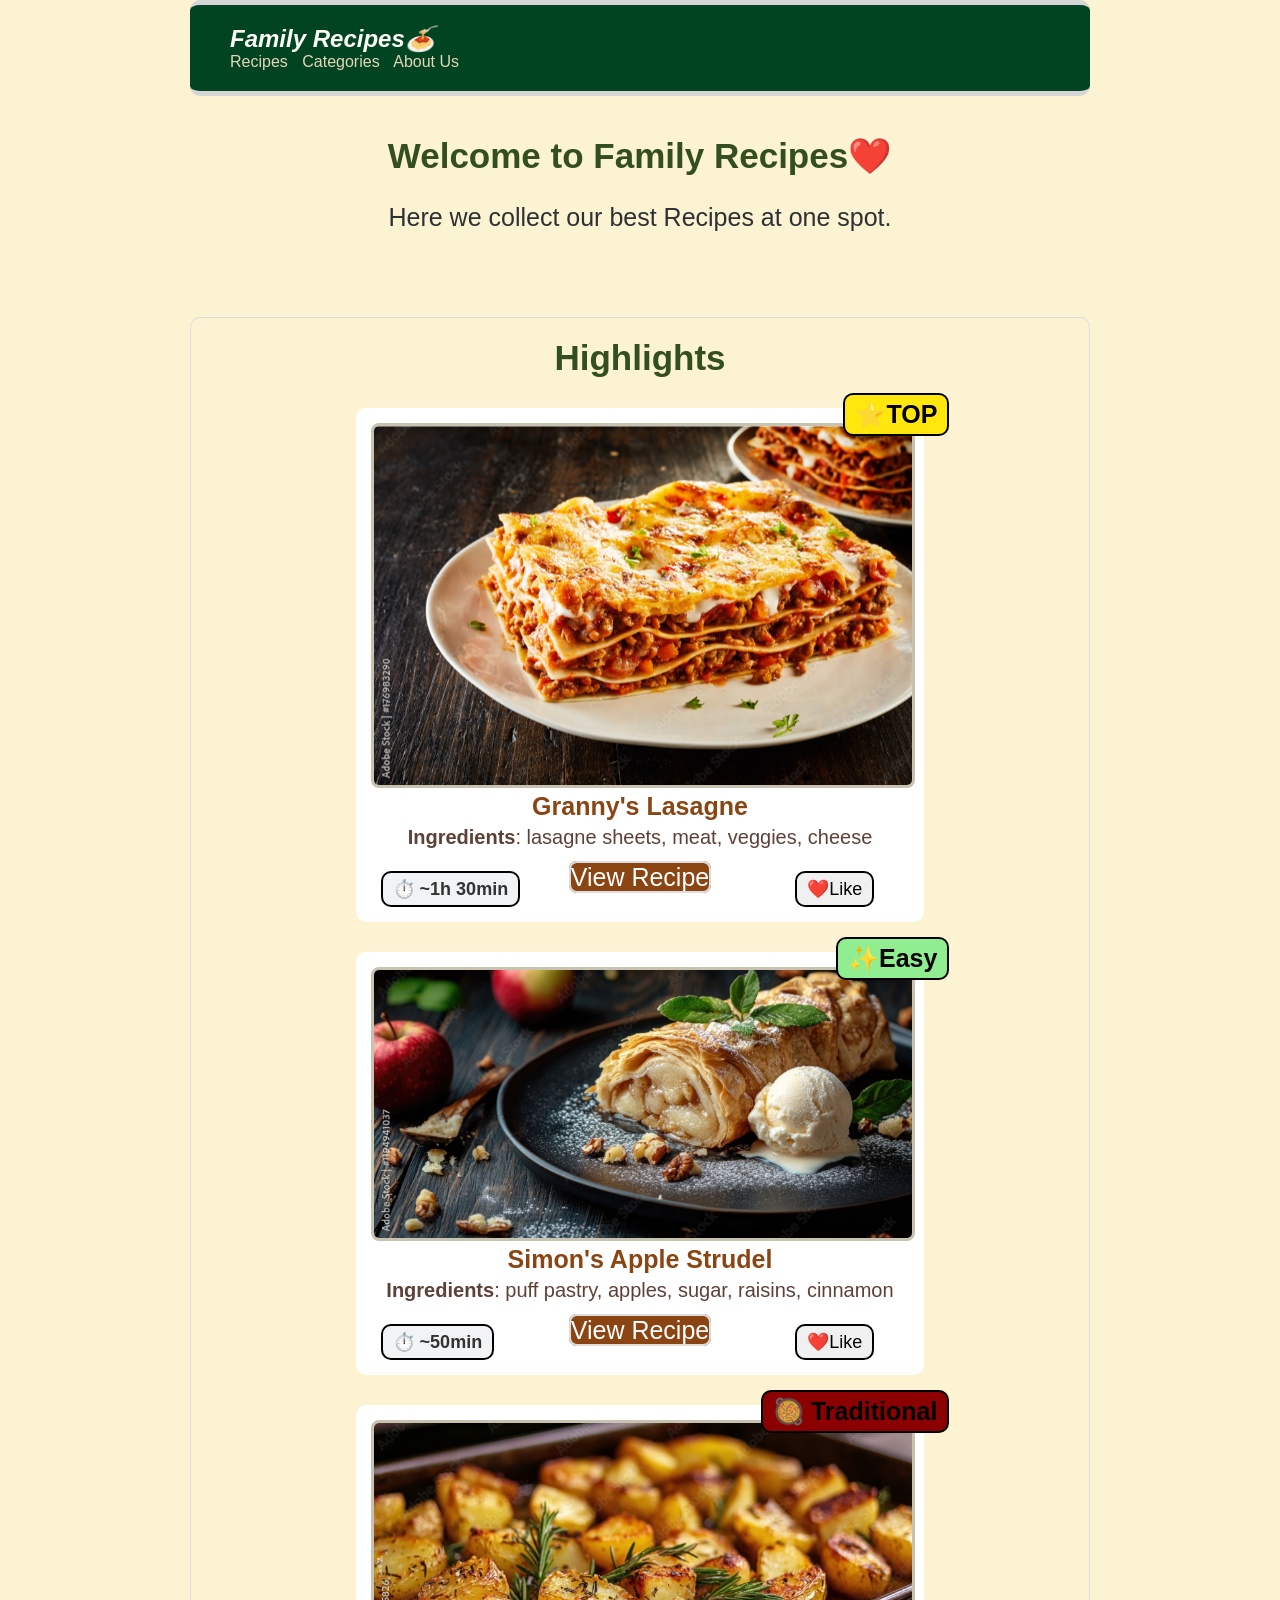
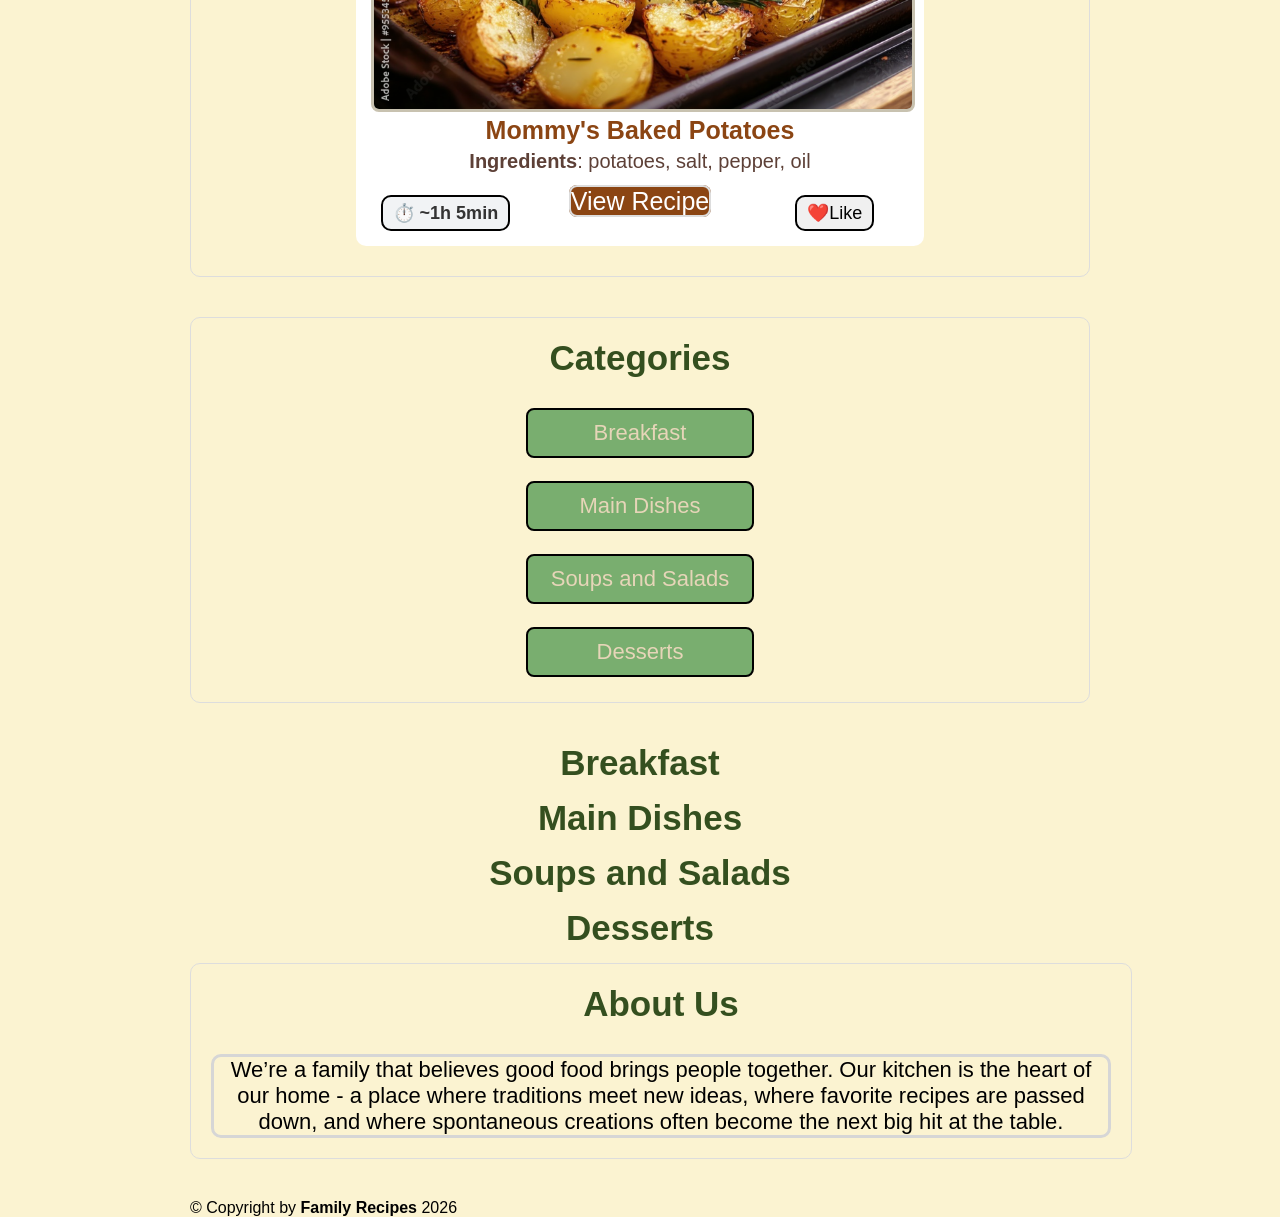
==== index.html @ acea3972 "Add files via upload" ====
<!doctype html>
<html lang="en">
  <head>
    <meta charset="UTF-8" />
    <title>Family Recipes - Menu</title>
    <link href="style.css" rel="stylesheet" />
    <link rel="icon" type="image/png" href="favicon.png">
  </head>
  <body>
  <div class='container'>
    <section class="top-header">
      <h1 class='logo-title'>Family Recipes🍝</h1>
      <nav>
        <a href="#highlights">Recipes</a>
        <a href="#categories">Categories</a>
        <a href="#about-us">About Us</a>
      </nav>
    </section>
    
    <section class="main-header">
      <h2>Welcome to Family Recipes❤️</h2>
      <p class='wm'>Here we collect our best Recipes at one spot.</p>
    </section>
    
    <section class='highlights' id='highlights'>
      <h3>Highlights</h3>
      <div class="hl-food" id='hl-lasagne'>
        <a href='lasagne.html' class='pic-a'><img src="lasagne.png" alt="pic of lasagne" class="hl-pic" /></a>
        <h4 class='recipe-name'>Granny's Lasagne</h4>
        <p class='description'><strong>Ingredients</strong>: lasagne sheets, meat, veggies, cheese</p>
        <a href="lasagne.html" class='btn'>
        View Recipe
        </a>
        <a>❤️Like</a>
      </div>
      
      <div class="hl-food" id='hl-applestrudel'>
        <a href='applestrudel.html'><img src="apfelstrudel.png" alt="pic of applestrudel" class="hl-pic" /></a>
        <h4 class='recipe-name'>Simon's Apple Strudel</h4>
        <p class='description'><strong>Ingredients</strong>: puff pastry, apples, sugar, raisins, cinnamon</p>
        <a href="applestrudel.html" class='btn'>
        View Recipe
        </a>
        <a>❤️Like</a>
      </div>

      <div class="hl-food" id='hl-ofenkartoffeln'>
         <a href='ofenkartoffeln.html'><img
          src="ofenkartoffeln.png"
          alt="pic of apfelstrudel"
          class="hl-pic"
        /></a>
        <h4 class='recipe-name'>Mommy's Baked Potatoes</h4>
        <p class='description'><strong>Ingredients</strong>: potatoes, salt, pepper, oil</p>
        <a href="ofenkartoffeln.html" class='btn'>
        View Recipe
        </a>
        <a>❤️Like</a>
      </div>
    </section>
    
    <section class="categories" id='categories'>
      <h3>Categories</h3>
        <a href='#breakfast' class='categories-btn'>Breakfast</a>
      <br>
        <a href='#main-dishes' class='categories-btn'>Main Dishes</a>
      <br>
        <a href='#soups-salads' class='categories-btn'>Soups and Salads</a>
      <br>
        <a href='#desserts' class='categories-btn'>Desserts</a>
    </section>
    <section class="breakfast" id="breakfast">
      <h2>Breakfast</h2>
    </section>
    <section class="main-dishes" id="main-dishes">
      <h2>Main Dishes</h2>
    </section>
    <section class="soups-salads" id="soups-salads">
      <h2>Soups and Salads</h2>
    </section>
    <section class="dessert" id="dessert">
      <h2>Desserts</h2>
    </section>
    <section class='about-us' id='about-us'>
      <h3 class='about-title' >About Us</h3>
      <div class='about-text'>
      We’re a family that believes good food brings people together. Our kitchen is the heart of our home - a place where traditions meet new ideas, where favorite recipes are passed down, and where spontaneous creations often become the next big hit at the table.
      </div>
    </section>
    <footer>&copy; Copyright by <strong>Family Recipes</strong> 2026</footer>
    </div>
  </body>
</html>
---- style.css ----
* {
  font-family: sans-serif;
  margin: 0;
  padding: 0;
}

body {
  background-color: #fbf3d1;  
}

.container {
  width: 900px;  
  margin: 0 auto;
}

/*PAGE SECTIONS*/

.top-header {
  background-color: #014421;  
  border-top: 5px solid #d6d6d6; 
  border-bottom: 5px solid #d6d6d6;
  padding: 20px 40px;
}

.main-header {
  padding-bottom: 20px;  
}

.highlights {
  padding-top: 20px;
}

.categories {
  margin-bottom: 40px;
  padding: 20px;
}

.about-us {
  padding: 20px;
  text-align: center;
  width: 100%;
  margin: 0 auto 40px auto;
}

/*SMALLER ELEMENTS*/

h2, h3 {
  font-size: 35px;
  color: #344f1f;  
  text-align: center;
  margin-bottom: 15px;
}

h3 {
  margin-bottom: 30px;  
}

h4 {
  font-size: 25px;  
}

p {
  font-size: 20px;
  color: #2d3133;  
  margin-bottom: 15px;
  line-height: 1.6;
}

a {
  color: #E6D5B8;  
  text-decoration: none;
}

a:hover {
  color: #f39c12;
  text-decoration: underline solid #f39c12;  
  cursor: pointer;
}

nav a {
  padding-right: 10px;  
}

/*
button {
  width: 100%;
  height: 60px;
  color: #E6D5B8;
  background-color: #79AE6F;
  margin: 0 auto 5px auto;
  font-size: 25px;
  font-weight: bold;
  border-radius: 8px;
  
}

button:hover {
  color: #79ae6f;
  background-color: #e6d5b8;
}*/


.btn {
  color: white; 
  background-color: #8B4513;
  font-size: 25px;
  border: 2px solid #ddd;
  border-radius: 8px;
  margin-bottom: 5px;
  
}

.btn:hover {
  background-color: #5D4037;
  text-decoration: none; 
  cursor: pointer;
}

img {
  width: 100%;
  height: auto;
  border: 3px solid #c8c2b0;
  border-radius: 8px;
}

img:hover{
  cursor: pointer;
  width: 95%;
  height: auto;
}

.top-header, .main-header, .highlights, .categories, .about-us {
  margin-bottom: 40px;  
}

.top-header, .highlights, .hl-food, .categories, .about-us, .about-text {
  border-radius: 10px;  
}

.highlights, .categories, .about-us {
  border: 1px solid #ddd;  
}

.logo-title {
  color: #fdfbf7;
  font-style: italic;
}

.main-header p {
  font-size: 20px;
  text-align: center;  
  margin: 20px;
}

.wm {
  font-size: 25px !important;  
}

.hl-food {
  position: relative;
  text-align: center;
  background-color: #fff;
  width: 60%;
  margin:0 auto 30px auto;
  padding: 15px 15px 30px 15px;
}  

.recipe-name {
  color: #8b4513;  
}

.description {
  color: #5d4037;  
  margin-bottom: 10px;
}

.categories-btn { 
  display: block;
  color: #E6D5B8;
  background-color: #79AE6F;
  font-size: 22px;
  text-align: center;
  border: 2px solid #000;
  border-radius: 8px;
  margin:0 auto 5px auto;
  padding: 10px 5px;
  width: 25%;
  height: auto;
}

.categories-btn:hover {
  color: #79ae6f;
  background-color: #e6d5b8;
  text-decoration: none;
  cursor: pointer;
}

.about-text {
  display: block;
  font-size: 22px;
  text-align: center;  
  border: 3px solid #d6d6d6;
}

#hl-lasagne, #hl-applestrudel, #hl-ofenkartoffeln {
  position: relative;  
}

/*BADGES*/

#hl-lasagne::before, 
#hl-lasagne::after, 
#hl-lasagne a:last-child, 
#hl-lasagne a:last-child:hover, 

#hl-applestrudel::before, 
#hl-applestrudel::after, 
#hl-applestrudel a:last-child, 
#hl-applestrudel a:last-child:hover, 

#hl-ofenkartoffeln::before, 
#hl-ofenkartoffeln::after, 
#hl-ofenkartoffeln a:last-child, 
#hl-ofenkartoffeln a:last-child:hover {
  position: absolute;  
  border: 2px solid #000;
  border-radius: 10px;
}

#hl-lasagne::before {
  content: '⭐TOP';  
  color: #000;
  background-color: #ffe70e;
  font-size: 25px;
  font-weight: bold;
  padding: 5px 10px;
  top: -15px;
  right: -25px;
}

#hl-lasagne::after {
  content: '⏱️ ~1h 30min';
  color: #333;
  background-color: #f1f3f5;
  font-size: 18px;
  font-weight: bold;
  padding: 5px 10px;
  bottom: 15px;
  left: 25px;
}

#hl-lasagne a:last-child {
  background-color: #f0f0f0;
  color: #000;
  font-size: 18px; 
  padding: 5px 10px;
  bottom: 15px;
  right: 50px;
}

#hl-lasagne a:last-child:hover { 
  color: #000;
  text-decoration: none;
  cursor: pointer;
}

#hl-applestrudel::before {
  content: '✨Easy' ;
  color: #000;
  background-color: #90EE90;
  font-size: 25px;
  font-weight: bold;
  padding: 5px 10px;
  top: -15px;
  right: -25px;
}

#hl-applestrudel::after {
  content: '⏱️ ~50min';
  color: #333;
  background-color: #f1f3f5;
  font-size: 18px;
  font-weight: bold;
  padding: 5px 10px;
  bottom: 15px;
  left: 25px; 
}

#hl-applestrudel a:last-child {
  background-color: #f0f0f0;
  color: #000;
  font-size: 18px; 
  padding: 5px 10px;
  bottom: 15px;
  right: 50px; 
}

#hl-applestrudel a:last-child:hover { 
  color: #000;
  text-decoration: none;
  cursor: pointer;
}

#hl-ofenkartoffeln::before {
  content: '🥘 Traditional' ;
  color: #000;
  background-color: #8B0000;
  font-size: 25px;
  font-weight: bold;
  padding: 5px 10px;
  top: -15px;
  right: -25px;    
}
#hl-ofenkartoffeln::after {
  content: '⏱️ ~1h 5min';
  color: #333;
  background-color: #f1f3f5;
  font-size: 18px;
  font-weight: bold;
  padding: 5px 10px;
  bottom: 15px;
  left: 25px;   
} 
#hl-ofenkartoffeln a:last-child {
  background-color: #f0f0f0;
  color: #000;
  font-size: 18px; 
  padding: 5px 10px;
  bottom: 15px;
  right: 50px;   
}
#hl-ofenkartoffeln a:last-child:hover {
  color: #000;
  text-decoration: none;
  cursor: pointer;  
}
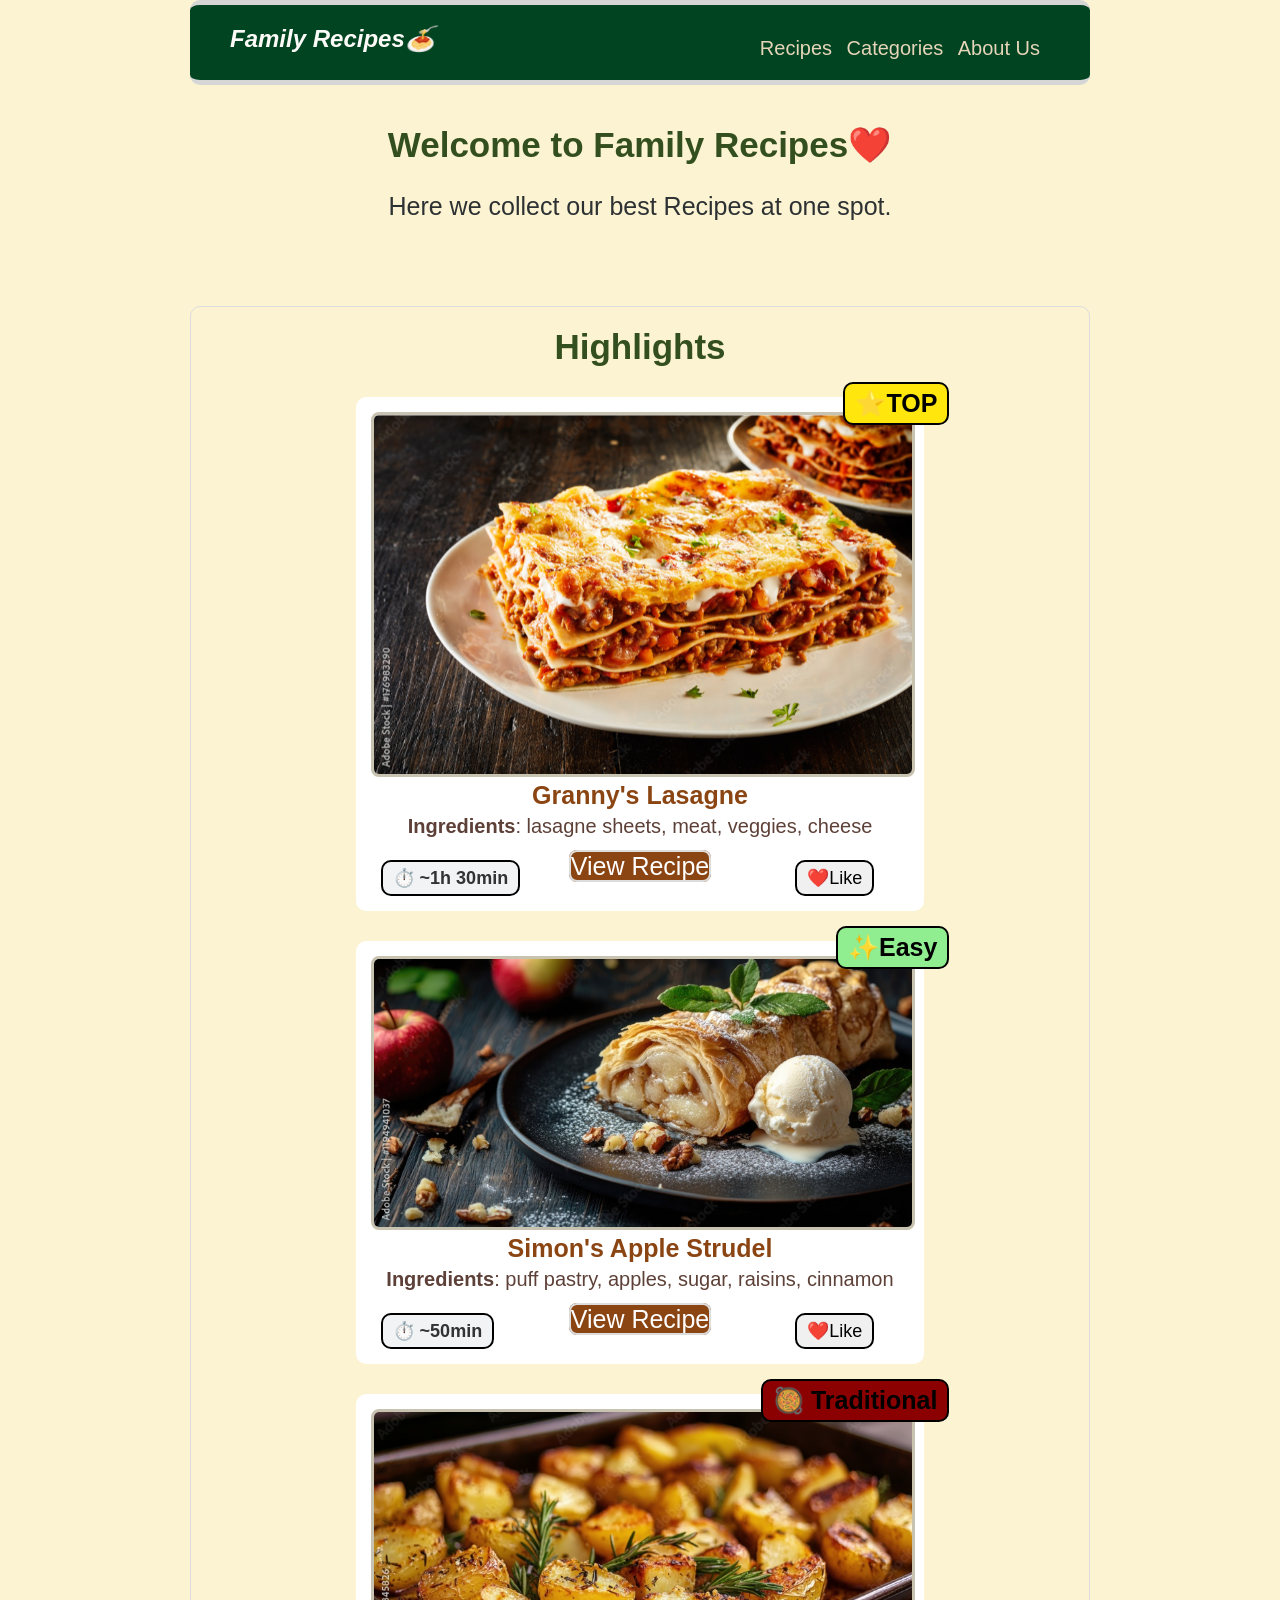
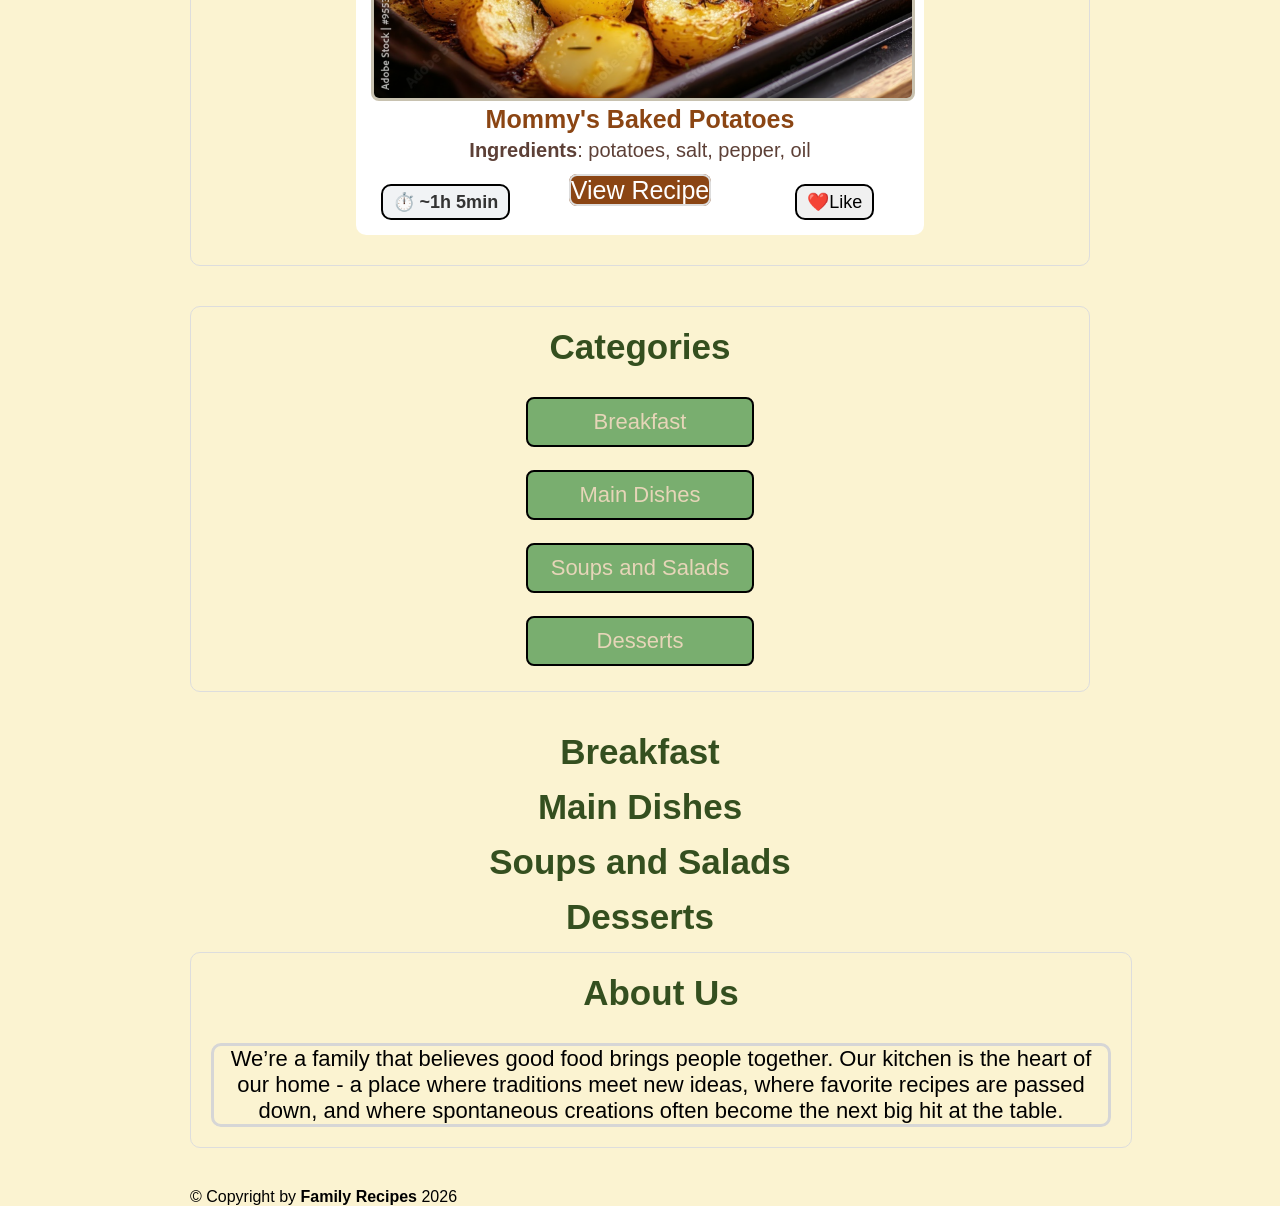
==== commit d41aef18: "changed header with float" ====
--- a/index.html
+++ b/index.html
@@ -4,96 +4,102 @@
     <meta charset="UTF-8" />
     <title>Family Recipes - Menu</title>
     <link href="style.css" rel="stylesheet" />
-    <link rel="icon" type="image/png" href="favicon.png">
+    <link rel="icon" type="image/png" href="favicon.png" />
   </head>
   <body>
-  <div class='container'>
-    <section class="top-header">
-      <h1 class='logo-title'>Family Recipes🍝</h1>
-      <nav>
-        <a href="#highlights">Recipes</a>
-        <a href="#categories">Categories</a>
-        <a href="#about-us">About Us</a>
-      </nav>
-    </section>
-    
-    <section class="main-header">
-      <h2>Welcome to Family Recipes❤️</h2>
-      <p class='wm'>Here we collect our best Recipes at one spot.</p>
-    </section>
-    
-    <section class='highlights' id='highlights'>
-      <h3>Highlights</h3>
-      <div class="hl-food" id='hl-lasagne'>
-        <a href='lasagne.html' class='pic-a'><img src="lasagne.png" alt="pic of lasagne" class="hl-pic" /></a>
-        <h4 class='recipe-name'>Granny's Lasagne</h4>
-        <p class='description'><strong>Ingredients</strong>: lasagne sheets, meat, veggies, cheese</p>
-        <a href="lasagne.html" class='btn'>
-        View Recipe
-        </a>
-        <a>❤️Like</a>
-      </div>
-      
-      <div class="hl-food" id='hl-applestrudel'>
-        <a href='applestrudel.html'><img src="apfelstrudel.png" alt="pic of applestrudel" class="hl-pic" /></a>
-        <h4 class='recipe-name'>Simon's Apple Strudel</h4>
-        <p class='description'><strong>Ingredients</strong>: puff pastry, apples, sugar, raisins, cinnamon</p>
-        <a href="applestrudel.html" class='btn'>
-        View Recipe
-        </a>
-        <a>❤️Like</a>
-      </div>
+    <div class="container">
+      <section class="top-header clearfix">
+        <h1 class="logo-title">Family Recipes🍝</h1>
+        <nav>
+          <a href="#highlights">Recipes</a>
+          <a href="#categories">Categories</a>
+          <a href="#about-us">About Us</a>
+        </nav>
+      </section>
 
-      <div class="hl-food" id='hl-ofenkartoffeln'>
-         <a href='ofenkartoffeln.html'><img
-          src="ofenkartoffeln.png"
-          alt="pic of apfelstrudel"
-          class="hl-pic"
-        /></a>
-        <h4 class='recipe-name'>Mommy's Baked Potatoes</h4>
-        <p class='description'><strong>Ingredients</strong>: potatoes, salt, pepper, oil</p>
-        <a href="ofenkartoffeln.html" class='btn'>
-        View Recipe
-        </a>
-        <a>❤️Like</a>
-      </div>
-    </section>
-    
-    <section class="categories" id='categories'>
-      <h3>Categories</h3>
-        <a href='#breakfast' class='categories-btn'>Breakfast</a>
-      <br>
-        <a href='#main-dishes' class='categories-btn'>Main Dishes</a>
-      <br>
-        <a href='#soups-salads' class='categories-btn'>Soups and Salads</a>
-      <br>
-        <a href='#desserts' class='categories-btn'>Desserts</a>
-    </section>
-    <section class="breakfast" id="breakfast">
-      <h2>Breakfast</h2>
-    </section>
-    <section class="main-dishes" id="main-dishes">
-      <h2>Main Dishes</h2>
-    </section>
-    <section class="soups-salads" id="soups-salads">
-      <h2>Soups and Salads</h2>
-    </section>
-    <section class="dessert" id="dessert">
-      <h2>Desserts</h2>
-    </section>
-    <section class='about-us' id='about-us'>
-      <h3 class='about-title' >About Us</h3>
-      <div class='about-text'>
-      We’re a family that believes good food brings people together. Our kitchen is the heart of our home - a place where traditions meet new ideas, where favorite recipes are passed down, and where spontaneous creations often become the next big hit at the table.
-      </div>
-    </section>
-    <footer>&copy; Copyright by <strong>Family Recipes</strong> 2026</footer>
+      <section class="main-header">
+        <h2>Welcome to Family Recipes❤️</h2>
+        <p class="wm">Here we collect our best Recipes at one spot.</p>
+      </section>
+
+      <section class="highlights" id="highlights">
+        <h3>Highlights</h3>
+        <div class="hl-food" id="hl-lasagne">
+          <a href="lasagne.html" class="pic-a"
+            ><img src="lasagne.png" alt="pic of lasagne" class="hl-pic"
+          /></a>
+          <h4 class="recipe-name">Granny's Lasagne</h4>
+          <p class="description">
+            <strong>Ingredients</strong>: lasagne sheets, meat, veggies, cheese
+          </p>
+          <a href="lasagne.html" class="btn"> View Recipe </a>
+          <a>❤️Like</a>
+        </div>
+
+        <div class="hl-food" id="hl-applestrudel">
+          <a href="applestrudel.html"
+            ><img
+              src="apfelstrudel.png"
+              alt="pic of applestrudel"
+              class="hl-pic"
+          /></a>
+          <h4 class="recipe-name">Simon's Apple Strudel</h4>
+          <p class="description">
+            <strong>Ingredients</strong>: puff pastry, apples, sugar, raisins,
+            cinnamon
+          </p>
+          <a href="applestrudel.html" class="btn"> View Recipe </a>
+          <a>❤️Like</a>
+        </div>
+
+        <div class="hl-food" id="hl-ofenkartoffeln">
+          <a href="ofenkartoffeln.html"
+            ><img
+              src="ofenkartoffeln.png"
+              alt="pic of apfelstrudel"
+              class="hl-pic"
+          /></a>
+          <h4 class="recipe-name">Mommy's Baked Potatoes</h4>
+          <p class="description">
+            <strong>Ingredients</strong>: potatoes, salt, pepper, oil
+          </p>
+          <a href="ofenkartoffeln.html" class="btn"> View Recipe </a>
+          <a>❤️Like</a>
+        </div>
+      </section>
+
+      <section class="categories" id="categories">
+        <h3>Categories</h3>
+        <a href="#breakfast" class="categories-btn">Breakfast</a>
+        <br />
+        <a href="#main-dishes" class="categories-btn">Main Dishes</a>
+        <br />
+        <a href="#soups-salads" class="categories-btn">Soups and Salads</a>
+        <br />
+        <a href="#desserts" class="categories-btn">Desserts</a>
+      </section>
+      <section class="breakfast" id="breakfast">
+        <h2>Breakfast</h2>
+      </section>
+      <section class="main-dishes" id="main-dishes">
+        <h2>Main Dishes</h2>
+      </section>
+      <section class="soups-salads" id="soups-salads">
+        <h2>Soups and Salads</h2>
+      </section>
+      <section class="dessert" id="dessert">
+        <h2>Desserts</h2>
+      </section>
+      <section class="about-us" id="about-us">
+        <h3 class="about-title">About Us</h3>
+        <div class="about-text">
+          We’re a family that believes good food brings people together. Our
+          kitchen is the heart of our home - a place where traditions meet new
+          ideas, where favorite recipes are passed down, and where spontaneous
+          creations often become the next big hit at the table.
+        </div>
+      </section>
+      <footer>&copy; Copyright by <strong>Family Recipes</strong> 2026</footer>
     </div>
   </body>
 </html>
-
-
-
-
-
-
--- a/style.css
+++ b/style.css
@@ -5,25 +5,25 @@
 }
 
 body {
-  background-color: #fbf3d1;  
+  background-color: #fbf3d1;
 }
 
 .container {
-  width: 900px;  
+  width: 900px;
   margin: 0 auto;
 }
 
 /*PAGE SECTIONS*/
 
 .top-header {
-  background-color: #014421;  
-  border-top: 5px solid #d6d6d6; 
+  background-color: #014421;
+  border-top: 5px solid #d6d6d6;
   border-bottom: 5px solid #d6d6d6;
   padding: 20px 40px;
 }
 
 .main-header {
-  padding-bottom: 20px;  
+  padding-bottom: 20px;
 }
 
 .highlights {
@@ -44,41 +44,43 @@
 
 /*SMALLER ELEMENTS*/
 
-h2, h3 {
+h2,
+h3 {
   font-size: 35px;
-  color: #344f1f;  
+  color: #344f1f;
   text-align: center;
   margin-bottom: 15px;
 }
 
 h3 {
-  margin-bottom: 30px;  
+  margin-bottom: 30px;
 }
 
 h4 {
-  font-size: 25px;  
+  font-size: 25px;
 }
 
 p {
   font-size: 20px;
-  color: #2d3133;  
+  color: #2d3133;
   margin-bottom: 15px;
   line-height: 1.6;
 }
 
 a {
-  color: #E6D5B8;  
+  color: #e6d5b8;
   text-decoration: none;
 }
 
 a:hover {
   color: #f39c12;
-  text-decoration: underline solid #f39c12;  
+  text-decoration: underline solid #f39c12;
   cursor: pointer;
 }
 
 nav a {
-  padding-right: 10px;  
+  padding-right: 10px;
+  font-size: 20px;
 }
 
 /*
@@ -99,20 +101,18 @@
   background-color: #e6d5b8;
 }*/
 
-
 .btn {
-  color: white; 
-  background-color: #8B4513;
+  color: white;
+  background-color: #8b4513;
   font-size: 25px;
   border: 2px solid #ddd;
   border-radius: 8px;
   margin-bottom: 5px;
-  
 }
 
 .btn:hover {
-  background-color: #5D4037;
-  text-decoration: none; 
+  background-color: #5d4037;
+  text-decoration: none;
   cursor: pointer;
 }
 
@@ -123,22 +123,33 @@
   border-radius: 8px;
 }
 
-img:hover{
+img:hover {
   cursor: pointer;
   width: 95%;
   height: auto;
 }
 
-.top-header, .main-header, .highlights, .categories, .about-us {
-  margin-bottom: 40px;  
-}
-
-.top-header, .highlights, .hl-food, .categories, .about-us, .about-text {
-  border-radius: 10px;  
-}
-
-.highlights, .categories, .about-us {
-  border: 1px solid #ddd;  
+.top-header,
+.main-header,
+.highlights,
+.categories,
+.about-us {
+  margin-bottom: 40px;
+}
+
+.top-header,
+.highlights,
+.hl-food,
+.categories,
+.about-us,
+.about-text {
+  border-radius: 10px;
+}
+
+.highlights,
+.categories,
+.about-us {
+  border: 1px solid #ddd;
 }
 
 .logo-title {
@@ -148,12 +159,12 @@
 
 .main-header p {
   font-size: 20px;
-  text-align: center;  
+  text-align: center;
   margin: 20px;
 }
 
 .wm {
-  font-size: 25px !important;  
+  font-size: 25px !important;
 }
 
 .hl-food {
@@ -161,28 +172,28 @@
   text-align: center;
   background-color: #fff;
   width: 60%;
-  margin:0 auto 30px auto;
+  margin: 0 auto 30px auto;
   padding: 15px 15px 30px 15px;
-}  
+}
 
 .recipe-name {
-  color: #8b4513;  
+  color: #8b4513;
 }
 
 .description {
-  color: #5d4037;  
+  color: #5d4037;
   margin-bottom: 10px;
 }
 
-.categories-btn { 
+.categories-btn {
   display: block;
-  color: #E6D5B8;
-  background-color: #79AE6F;
+  color: #e6d5b8;
+  background-color: #79ae6f;
   font-size: 22px;
   text-align: center;
   border: 2px solid #000;
   border-radius: 8px;
-  margin:0 auto 5px auto;
+  margin: 0 auto 5px auto;
   padding: 10px 5px;
   width: 25%;
   height: auto;
@@ -198,37 +209,37 @@
 .about-text {
   display: block;
   font-size: 22px;
-  text-align: center;  
+  text-align: center;
   border: 3px solid #d6d6d6;
 }
 
-#hl-lasagne, #hl-applestrudel, #hl-ofenkartoffeln {
-  position: relative;  
+#hl-lasagne,
+#hl-applestrudel,
+#hl-ofenkartoffeln {
+  position: relative;
 }
 
 /*BADGES*/
 
-#hl-lasagne::before, 
-#hl-lasagne::after, 
-#hl-lasagne a:last-child, 
-#hl-lasagne a:last-child:hover, 
-
-#hl-applestrudel::before, 
-#hl-applestrudel::after, 
-#hl-applestrudel a:last-child, 
-#hl-applestrudel a:last-child:hover, 
-
-#hl-ofenkartoffeln::before, 
-#hl-ofenkartoffeln::after, 
-#hl-ofenkartoffeln a:last-child, 
+#hl-lasagne::before,
+#hl-lasagne::after,
+#hl-lasagne a:last-child,
+#hl-lasagne a:last-child:hover,
+#hl-applestrudel::before,
+#hl-applestrudel::after,
+#hl-applestrudel a:last-child,
+#hl-applestrudel a:last-child:hover,
+#hl-ofenkartoffeln::before,
+#hl-ofenkartoffeln::after,
+#hl-ofenkartoffeln a:last-child,
 #hl-ofenkartoffeln a:last-child:hover {
-  position: absolute;  
+  position: absolute;
   border: 2px solid #000;
   border-radius: 10px;
 }
 
 #hl-lasagne::before {
-  content: '⭐TOP';  
+  content: "⭐TOP";
   color: #000;
   background-color: #ffe70e;
   font-size: 25px;
@@ -239,7 +250,7 @@
 }
 
 #hl-lasagne::after {
-  content: '⏱️ ~1h 30min';
+  content: "⏱️ ~1h 30min";
   color: #333;
   background-color: #f1f3f5;
   font-size: 18px;
@@ -252,22 +263,22 @@
 #hl-lasagne a:last-child {
   background-color: #f0f0f0;
   color: #000;
-  font-size: 18px; 
+  font-size: 18px;
   padding: 5px 10px;
   bottom: 15px;
   right: 50px;
 }
 
-#hl-lasagne a:last-child:hover { 
+#hl-lasagne a:last-child:hover {
   color: #000;
   text-decoration: none;
   cursor: pointer;
 }
 
 #hl-applestrudel::before {
-  content: '✨Easy' ;
-  color: #000;
-  background-color: #90EE90;
+  content: "✨Easy";
+  color: #000;
+  background-color: #90ee90;
   font-size: 25px;
   font-weight: bold;
   padding: 5px 10px;
@@ -276,78 +287,78 @@
 }
 
 #hl-applestrudel::after {
-  content: '⏱️ ~50min';
+  content: "⏱️ ~50min";
   color: #333;
   background-color: #f1f3f5;
   font-size: 18px;
   font-weight: bold;
   padding: 5px 10px;
   bottom: 15px;
-  left: 25px; 
+  left: 25px;
 }
 
 #hl-applestrudel a:last-child {
   background-color: #f0f0f0;
   color: #000;
-  font-size: 18px; 
-  padding: 5px 10px;
-  bottom: 15px;
-  right: 50px; 
-}
-
-#hl-applestrudel a:last-child:hover { 
+  font-size: 18px;
+  padding: 5px 10px;
+  bottom: 15px;
+  right: 50px;
+}
+
+#hl-applestrudel a:last-child:hover {
   color: #000;
   text-decoration: none;
   cursor: pointer;
 }
 
 #hl-ofenkartoffeln::before {
-  content: '🥘 Traditional' ;
-  color: #000;
-  background-color: #8B0000;
+  content: "🥘 Traditional";
+  color: #000;
+  background-color: #8b0000;
   font-size: 25px;
   font-weight: bold;
   padding: 5px 10px;
   top: -15px;
-  right: -25px;    
+  right: -25px;
 }
 #hl-ofenkartoffeln::after {
-  content: '⏱️ ~1h 5min';
+  content: "⏱️ ~1h 5min";
   color: #333;
   background-color: #f1f3f5;
   font-size: 18px;
   font-weight: bold;
   padding: 5px 10px;
   bottom: 15px;
-  left: 25px;   
-} 
+  left: 25px;
+}
 #hl-ofenkartoffeln a:last-child {
   background-color: #f0f0f0;
   color: #000;
-  font-size: 18px; 
-  padding: 5px 10px;
-  bottom: 15px;
-  right: 50px;   
+  font-size: 18px;
+  padding: 5px 10px;
+  bottom: 15px;
+  right: 50px;
 }
 #hl-ofenkartoffeln a:last-child:hover {
   color: #000;
   text-decoration: none;
-  cursor: pointer;  
-}
-
-
-
-
-
-
-
-
-
-
-
-
-
-
-
-
-
+  cursor: pointer;
+}
+
+/*FLOATS*/
+
+h1 {
+  float: left;
+}
+
+nav {
+  float: right;
+  margin-top: 12px;
+}
+
+.clearfix::after {
+  clear: both;
+  content: "";
+  display: block;
+}
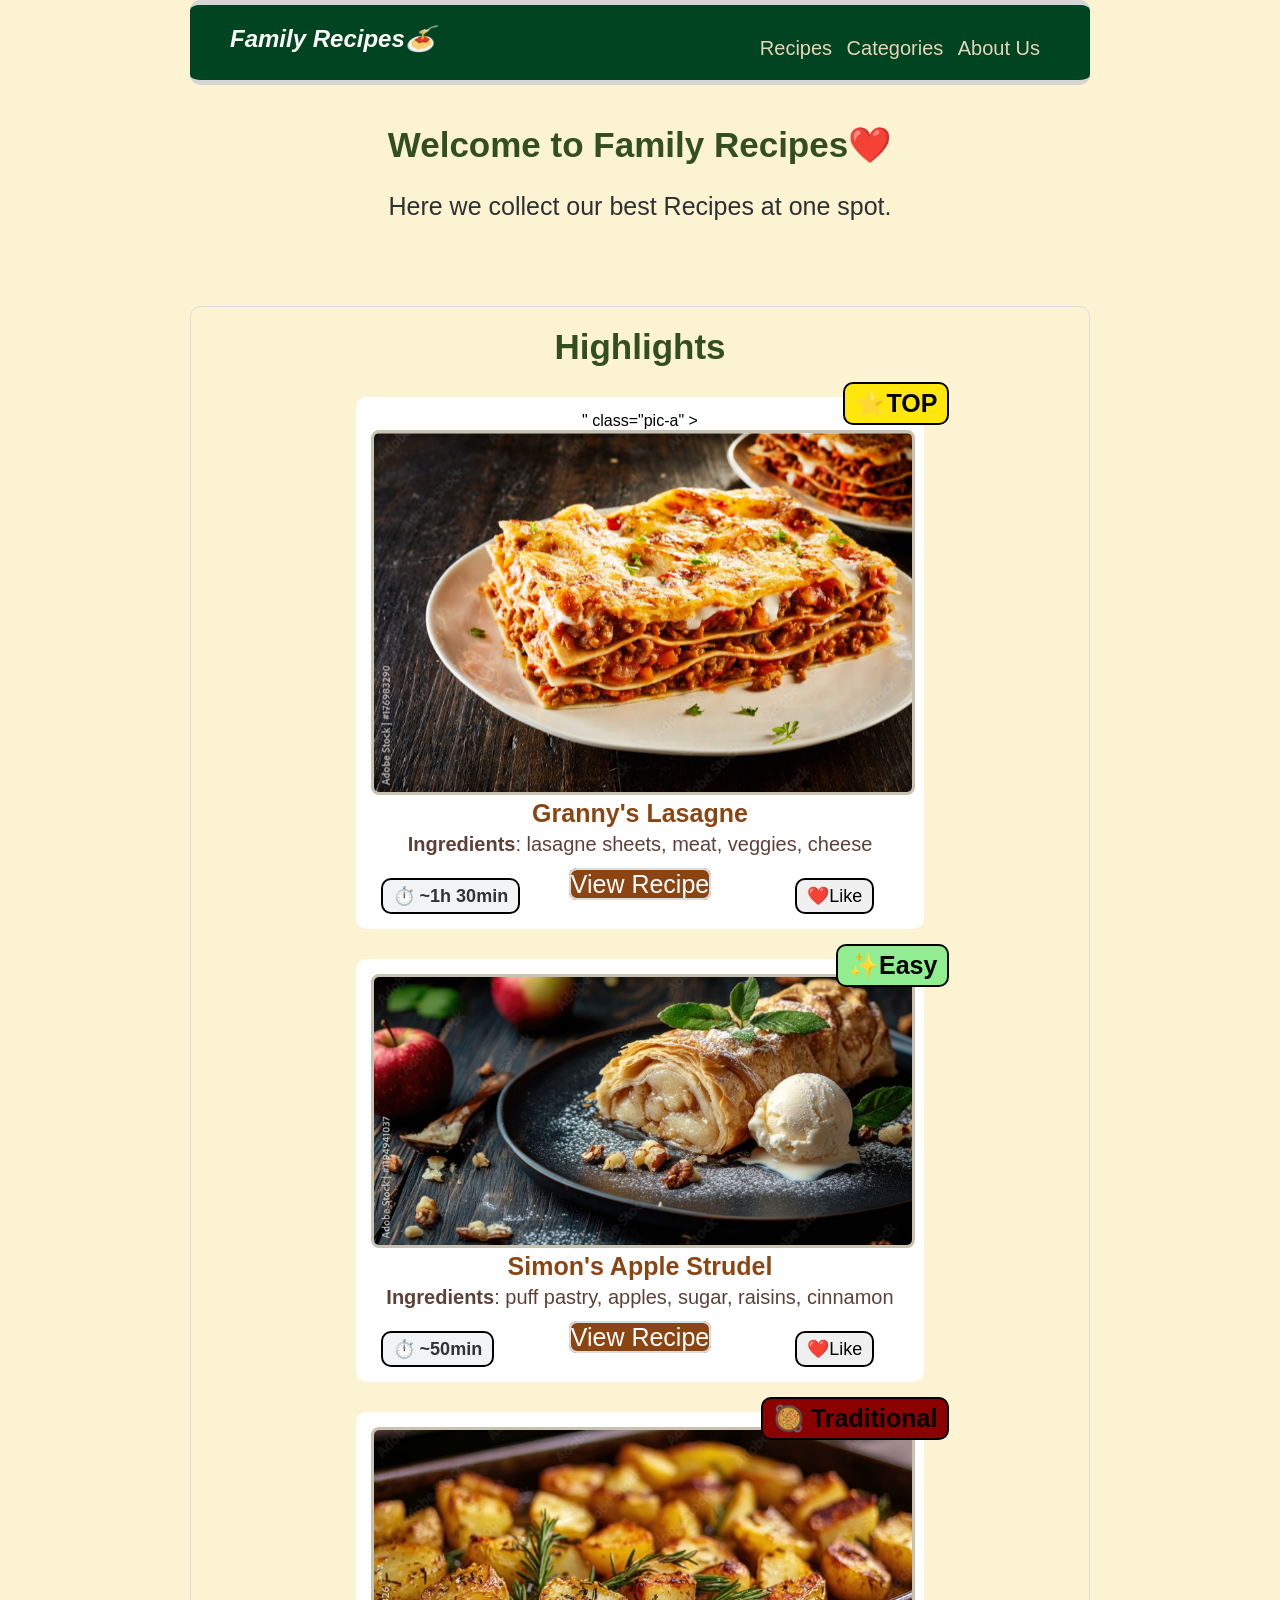
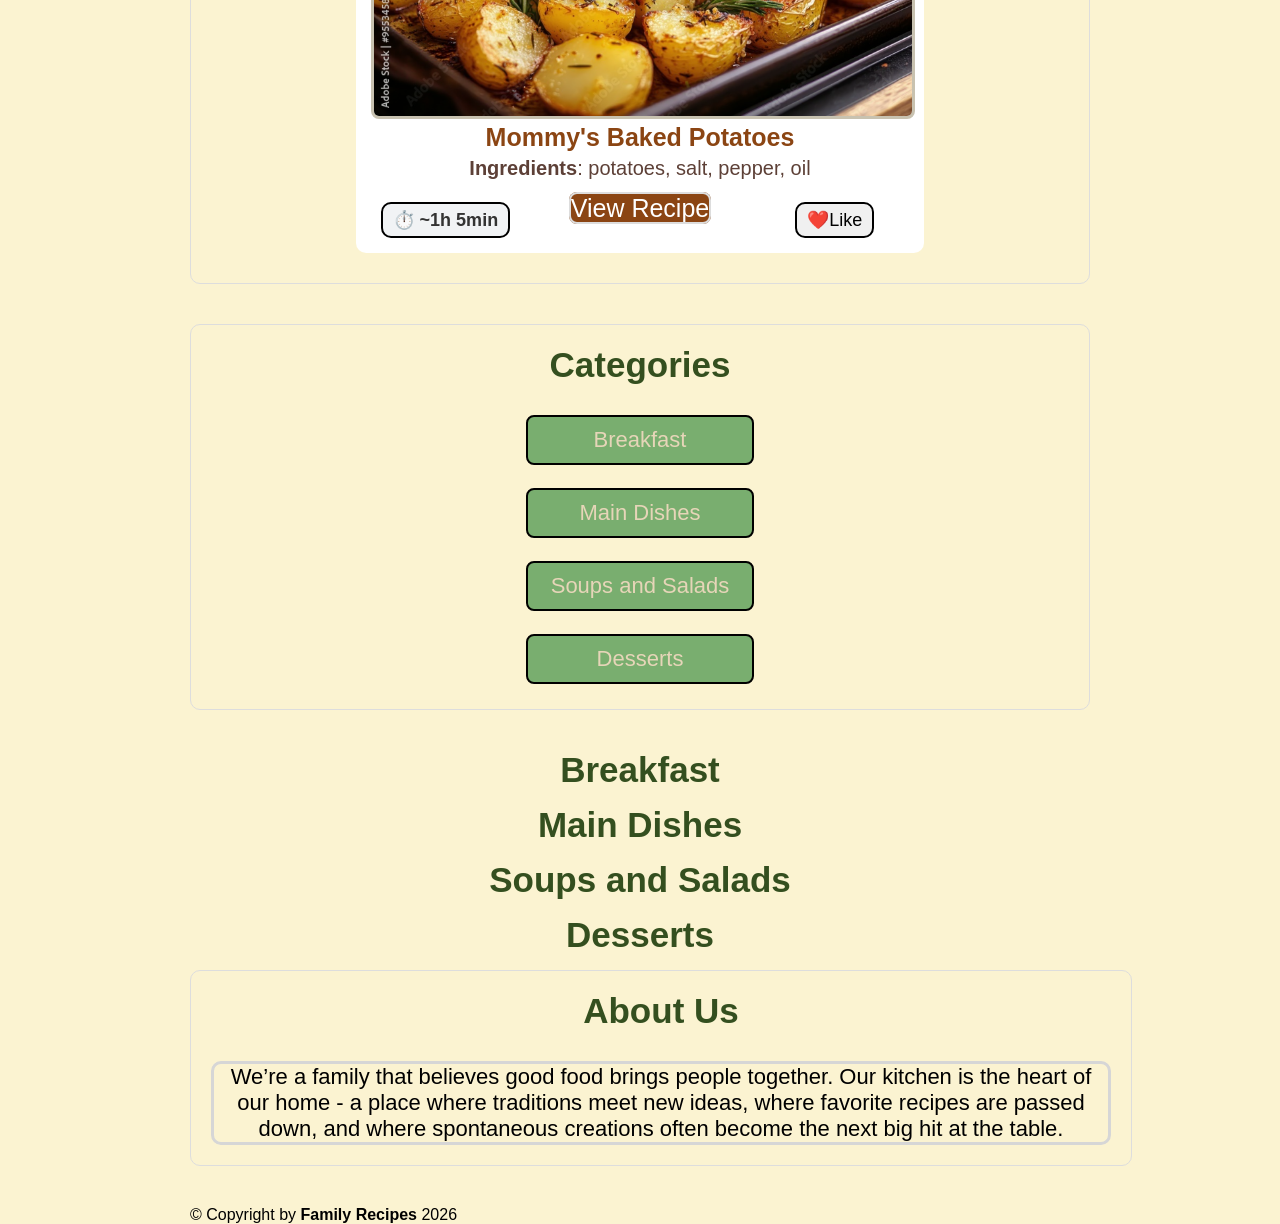
==== commit 8ff6b281: "added json and js file to make website more dynamic" ====
--- a/index.html
+++ b/index.html
@@ -25,7 +25,7 @@
       <section class="highlights" id="highlights">
         <h3>Highlights</h3>
         <div class="hl-food" id="hl-lasagne">
-          <a href="lasagne.html" class="pic-a"
+          <a href="<a href="recipe.html?recipe=lasagne"></a>" class="pic-a"
             ><img src="lasagne.png" alt="pic of lasagne" class="hl-pic"
           /></a>
           <h4 class="recipe-name">Granny's Lasagne</h4>
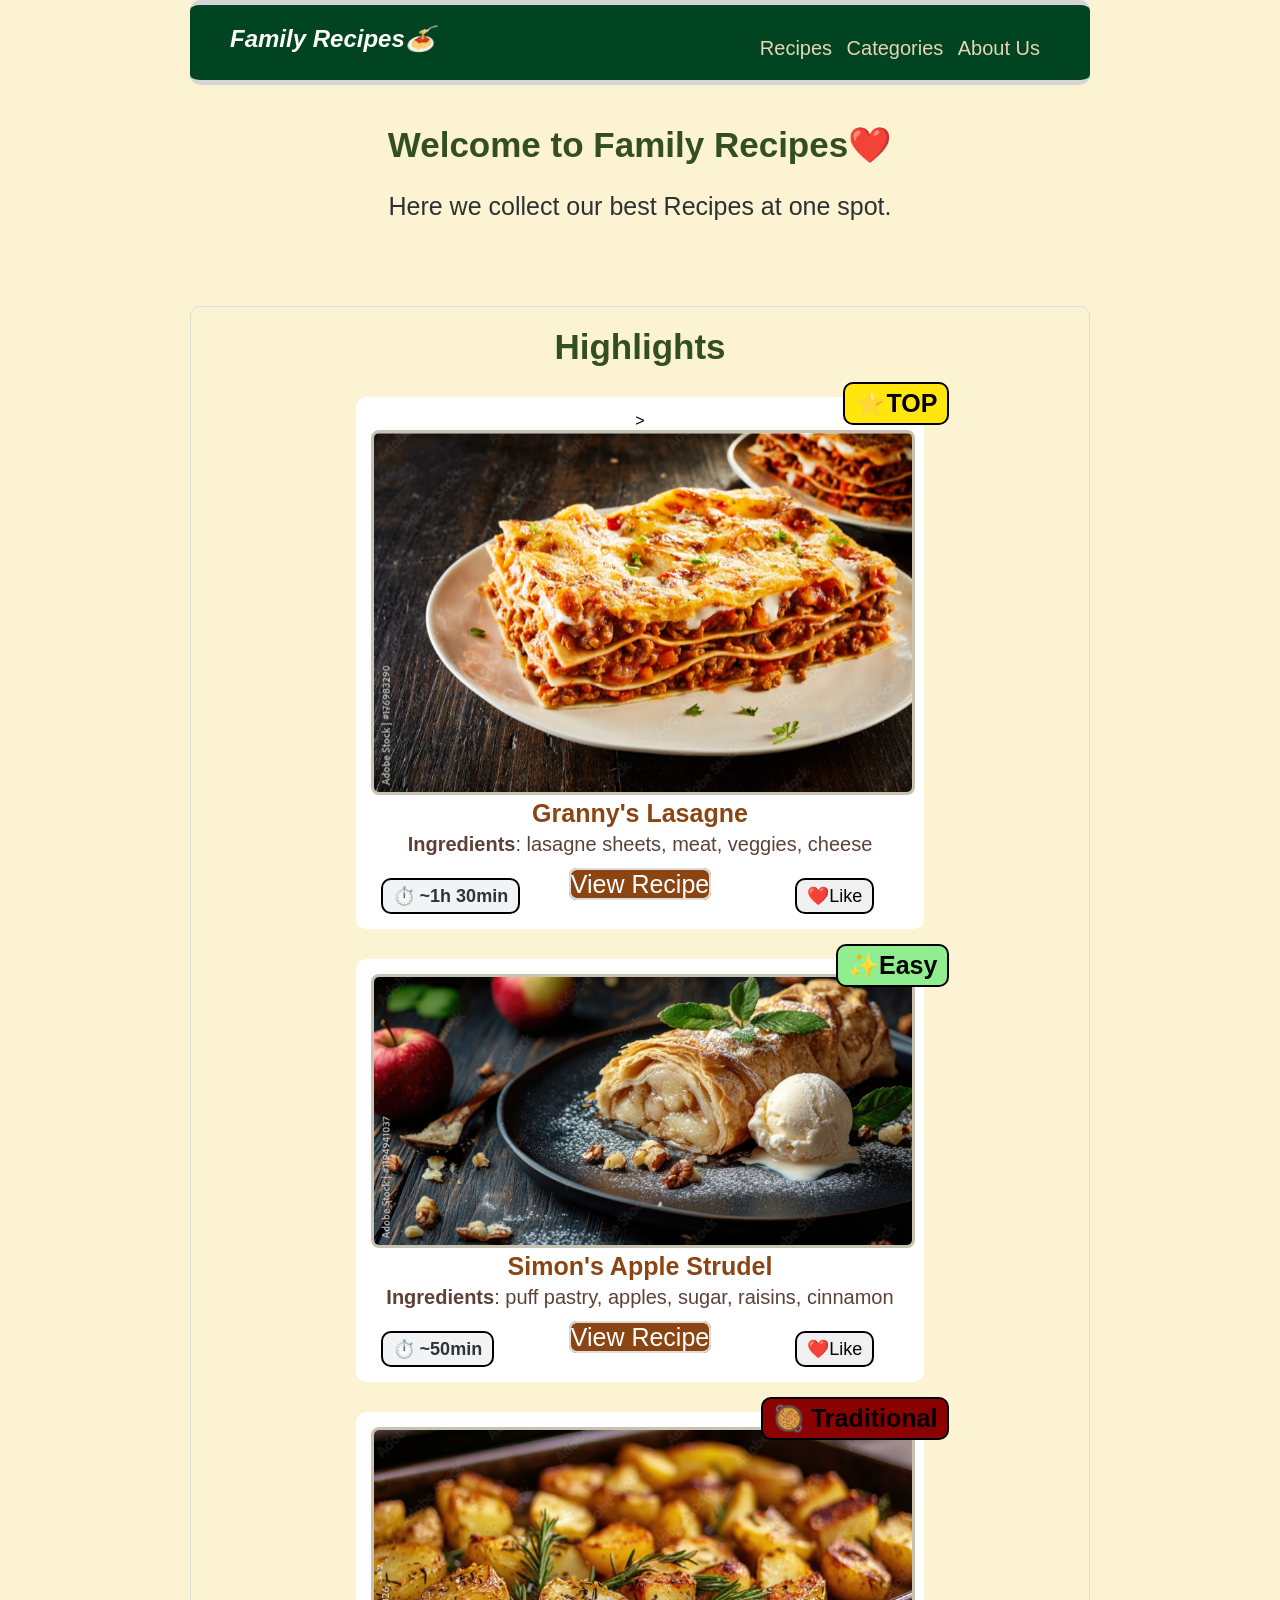
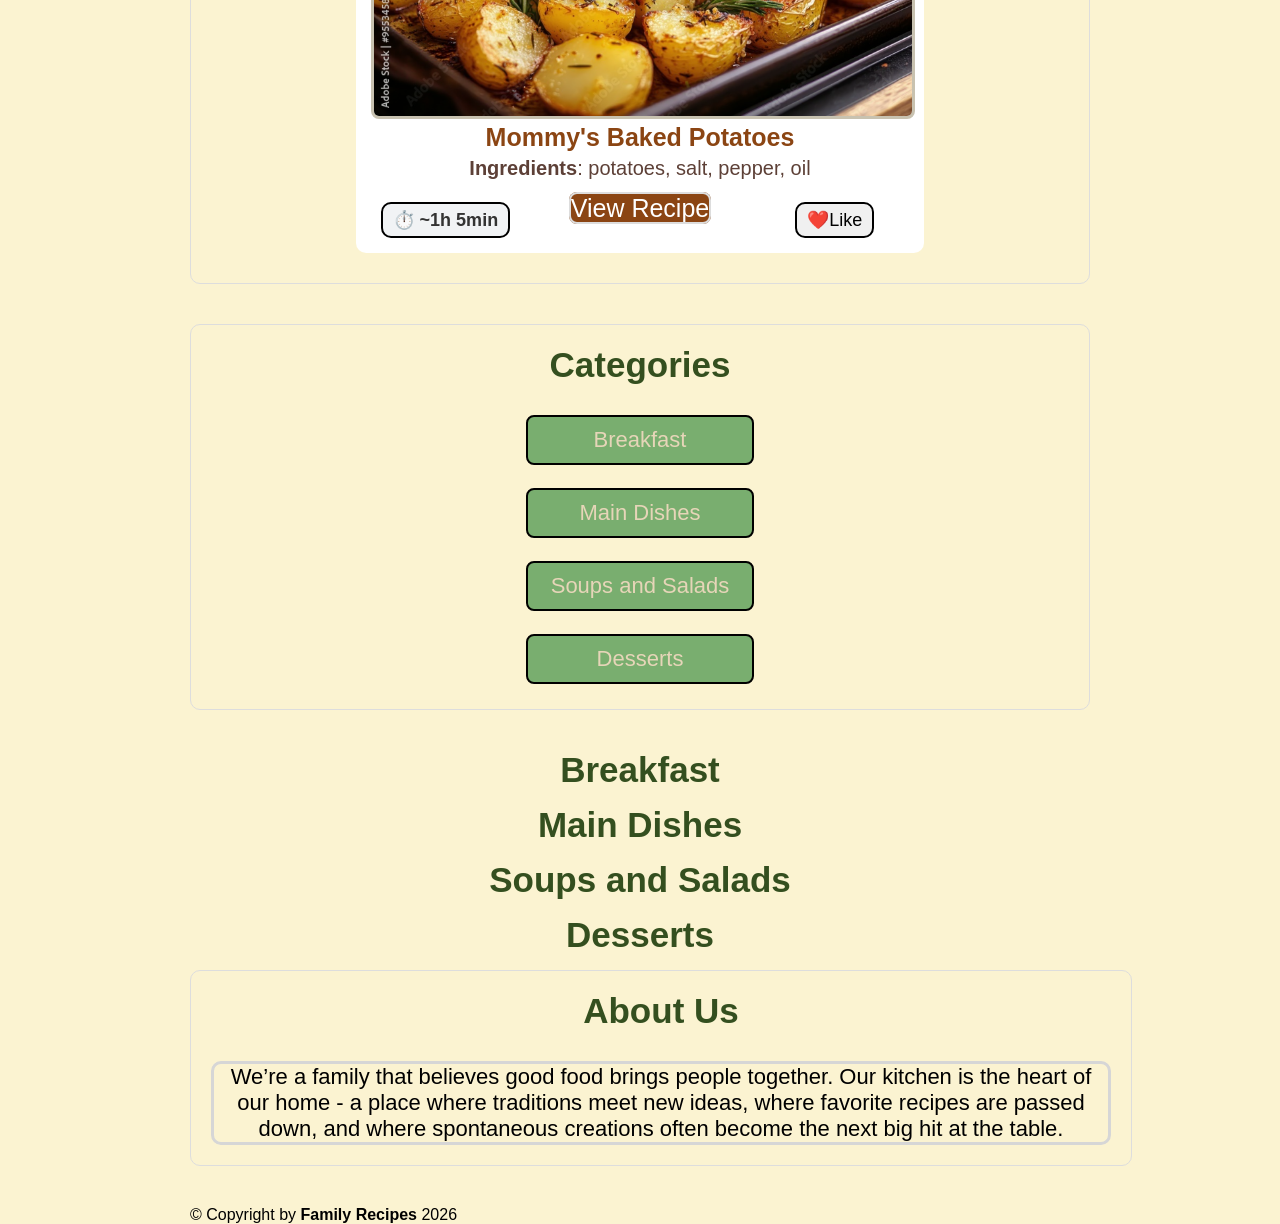
==== commit 0c0b66ff: "bug fixed" ====
--- a/index.html
+++ b/index.html
@@ -25,7 +25,7 @@
       <section class="highlights" id="highlights">
         <h3>Highlights</h3>
         <div class="hl-food" id="hl-lasagne">
-          <a href="<a href="recipe.html?recipe=lasagne"></a>" class="pic-a"
+          <a href="recipe.html?recipe=lasagne"></a>
             ><img src="lasagne.png" alt="pic of lasagne" class="hl-pic"
           /></a>
           <h4 class="recipe-name">Granny's Lasagne</h4>
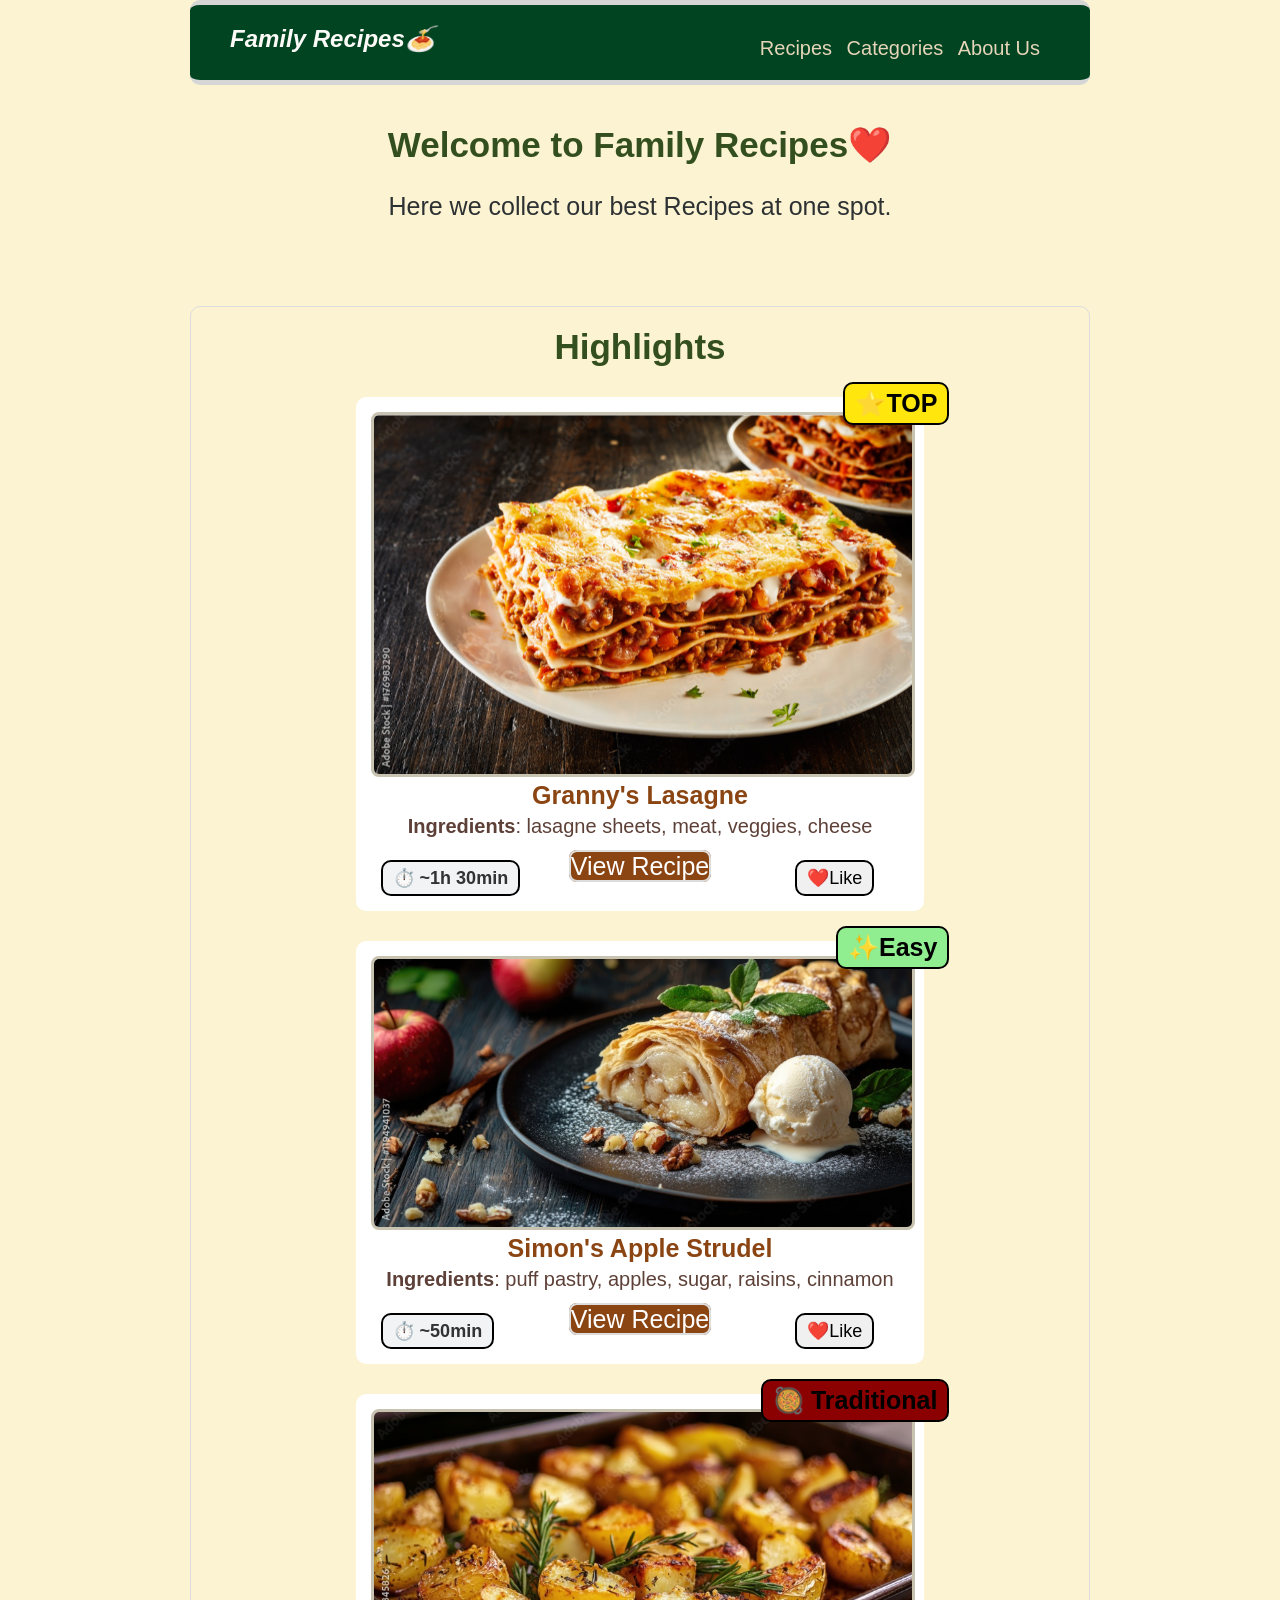
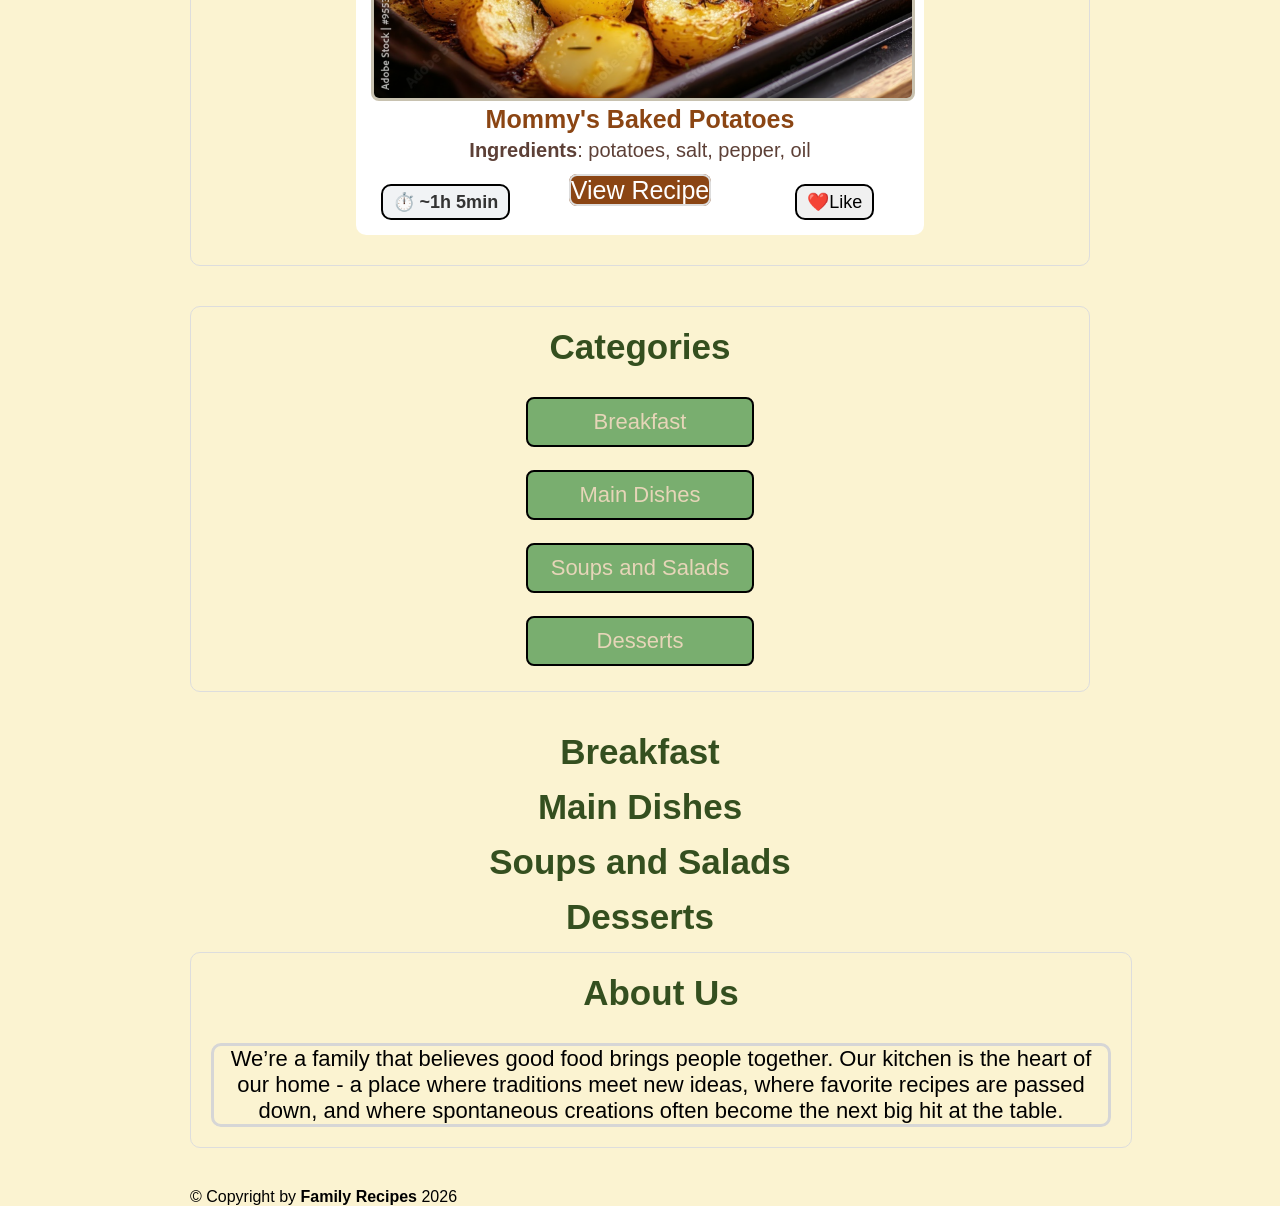
==== commit 71299a99: "bug fixed" ====
--- a/index.html
+++ b/index.html
@@ -25,14 +25,14 @@
       <section class="highlights" id="highlights">
         <h3>Highlights</h3>
         <div class="hl-food" id="hl-lasagne">
-          <a href="recipe.html?recipe=lasagne"></a>
+          <a href="recipe.html?recipe=lasagne"
             ><img src="lasagne.png" alt="pic of lasagne" class="hl-pic"
           /></a>
           <h4 class="recipe-name">Granny's Lasagne</h4>
           <p class="description">
             <strong>Ingredients</strong>: lasagne sheets, meat, veggies, cheese
           </p>
-          <a href="lasagne.html" class="btn"> View Recipe </a>
+          <a href="recipe.html?recipe=lasagne" class="btn"> View Recipe </a>
           <a>❤️Like</a>
         </div>
 
